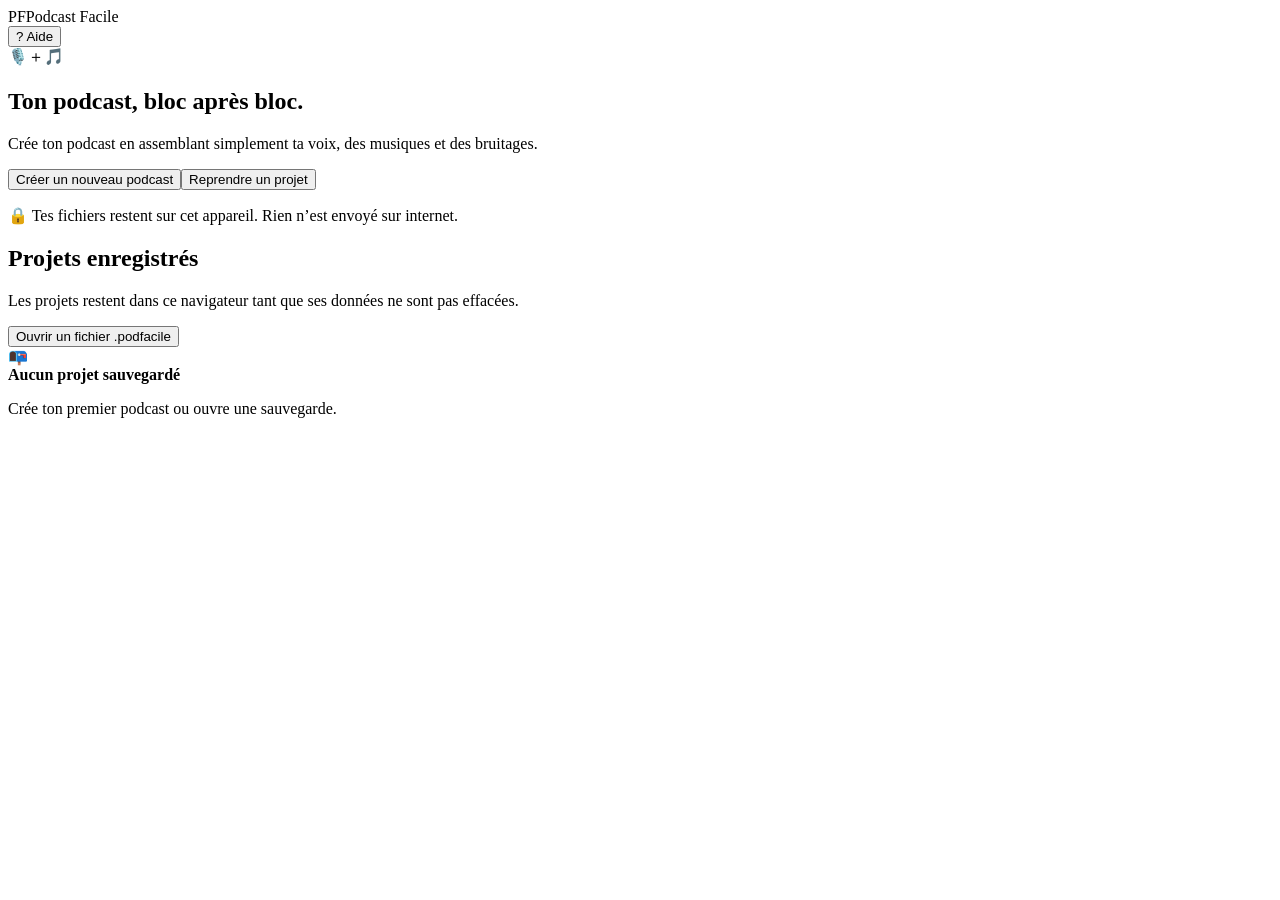
==== site/index.html @ 8bfa92bb "Publier les corrections audio" ====
<!doctype html>
<html lang="fr">
  <head>
    <meta charset="UTF-8" />
    <meta name="viewport" content="width=device-width, initial-scale=1.0" />
    <meta name="theme-color" content="#2457d6" />
    <link rel="icon" href="data:image/svg+xml,%3Csvg xmlns=%27http://www.w3.org/2000/svg%27 viewBox=%270 0 64 64%27%3E%3Crect width=%2764%27 height=%2764%27 rx=%2718%27 fill=%27%232457d6%27/%3E%3Ctext x=%2732%27 y=%2741%27 text-anchor=%27middle%27 font-family=%27Arial%27 font-size=%2724%27 font-weight=%27700%27 fill=%27white%27%3EPF%3C/text%3E%3C/svg%3E" />
    <meta name="description" content="Podcast Facile : crée un podcast en assemblant simplement ta voix, des musiques et des bruitages." />
    <title>Podcast Facile</title>
    <script type="module" crossorigin src="./assets/index-vFfIvtp3.js"></script>
    <link rel="stylesheet" crossorigin href="./assets/index-Bp22iy0h.css">
  </head>
  <body>
    <div id="root"></div>
  </body>
</html>
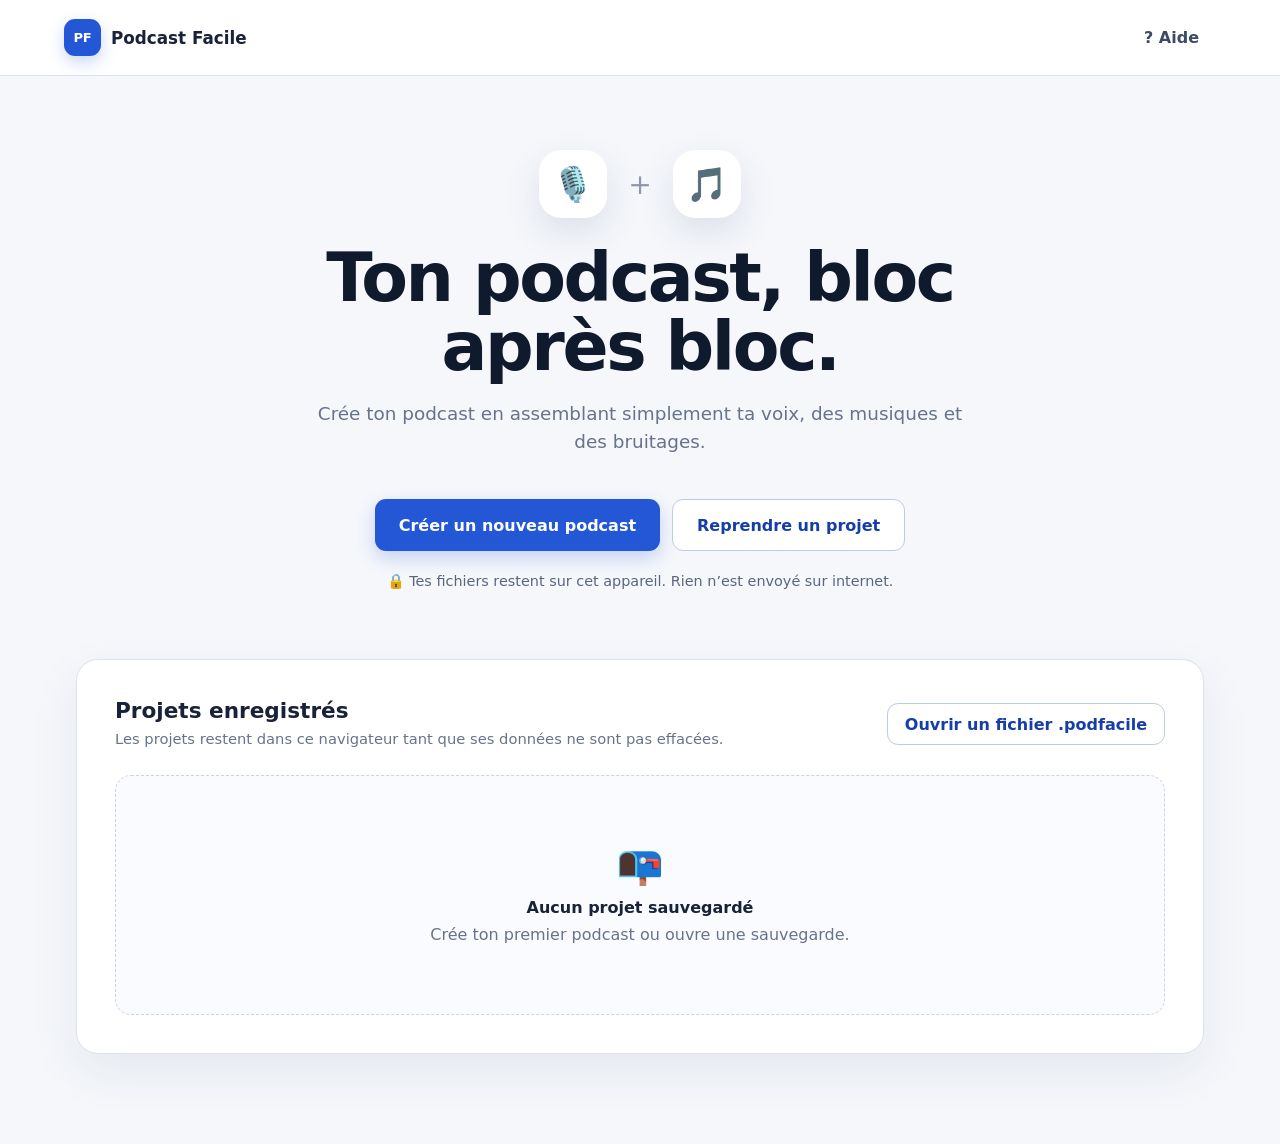
==== commit d619f8d5: "Publier les corrections audio" ====
--- a/site/index.html
+++ b/site/index.html
@@ -7,8 +7,8 @@
     <link rel="icon" href="data:image/svg+xml,%3Csvg xmlns=%27http://www.w3.org/2000/svg%27 viewBox=%270 0 64 64%27%3E%3Crect width=%2764%27 height=%2764%27 rx=%2718%27 fill=%27%232457d6%27/%3E%3Ctext x=%2732%27 y=%2741%27 text-anchor=%27middle%27 font-family=%27Arial%27 font-size=%2724%27 font-weight=%27700%27 fill=%27white%27%3EPF%3C/text%3E%3C/svg%3E" />
     <meta name="description" content="Podcast Facile : crée un podcast en assemblant simplement ta voix, des musiques et des bruitages." />
     <title>Podcast Facile</title>
-    <script type="module" crossorigin src="./assets/index-vFfIvtp3.js"></script>
-    <link rel="stylesheet" crossorigin href="./assets/index-Bp22iy0h.css">
+    <script type="module" crossorigin src="./assets/index-Br8Ce-Ql.js"></script>
+    <link rel="stylesheet" crossorigin href="./assets/index-CZsT-Iz4.css">
   </head>
   <body>
     <div id="root"></div>
--- a/site/assets/index-CZsT-Iz4.css
+++ b/site/assets/index-CZsT-Iz4.css
@@ -0,0 +1 @@
+:root{color:#182238;font-synthesis:none;text-rendering:optimizelegibility;--primary:#2457d6;--primary-dark:#163eaa;--primary-soft:#e9efff;--ink:#182238;--muted:#67738b;--border:#dce2ee;--surface:#fff;--danger:#b42337;--voice:#2878d2;--music:#7a4bc1;--sfx:#d87519;--silence:#748095;--jingle:#d14869;--transition:#218a65;--shadow:0 14px 36px #2a38581f;background:#f5f7fb;font-family:Inter,ui-sans-serif,system-ui,-apple-system,BlinkMacSystemFont,Segoe UI,sans-serif}*{box-sizing:border-box}html{scroll-behavior:smooth}body{background:#f5f7fb;min-width:320px;min-height:100vh;margin:0}button,input,select{font:inherit}button{cursor:pointer}button:disabled{cursor:not-allowed;opacity:.45}button:focus-visible,input:focus-visible,select:focus-visible{outline-offset:2px;outline:3px solid #2457d647}h1,h2,h3,p{margin-top:0}h1{letter-spacing:-.035em}p{color:var(--muted);line-height:1.55}.primary-button,.secondary-button,.ghost-button,.toolbar-button,.icon-text-button,.mini-button{border:0;border-radius:11px;min-height:42px;padding:0 17px;font-weight:750;transition:transform .15s,box-shadow .15s,background .15s}.primary-button{color:#fff;background:var(--primary);box-shadow:0 7px 18px #2457d63d}.primary-button:hover:not(:disabled){background:var(--primary-dark);transform:translateY(-1px)}.secondary-button{color:var(--primary-dark);background:#fff;border:1px solid #bfcbe3}.secondary-button:hover:not(:disabled){background:#f5f8ff;border-color:#8ea4cf}.ghost-button{color:#3d4b65;background:0 0}.ghost-button:hover:not(:disabled){background:#eef1f7}.large{min-height:52px;padding:0 24px;font-size:1rem}.compact{border-radius:9px;min-height:36px;padding:0 12px;font-size:.88rem}.danger,.danger-text{color:var(--danger)!important}.danger-text{background:0 0;border:0;font-weight:750}.brand{align-items:center;gap:10px;font-size:1.05rem;font-weight:850;display:flex}.brand-mark{color:#fff;background:var(--primary);letter-spacing:-.02em;border-radius:11px;place-items:center;width:37px;height:37px;font-size:.82rem;display:inline-grid;box-shadow:0 6px 16px #2457d63d}.home-screen,.setup-screen,.export-screen{min-height:100vh}.home-header,.simple-header{border-bottom:1px solid var(--border);z-index:10;-webkit-backdrop-filter:blur(12px);backdrop-filter:blur(12px);background:#ffffffeb;justify-content:space-between;align-items:center;height:76px;padding:0 clamp(20px,5vw,72px);display:flex;position:sticky;top:0}.home-content{max-width:1180px;margin:0 auto;padding:0 26px 90px}.home-hero{text-align:center;flex-direction:column;justify-content:center;align-items:center;min-height:510px;padding:74px 20px 52px;display:flex}.hero-symbol{align-items:center;gap:16px;margin-bottom:25px;font-size:2.1rem;display:flex}.hero-symbol span:first-child,.hero-symbol span:nth-child(3){width:68px;height:68px;box-shadow:var(--shadow);background:#fff;border-radius:22px;place-items:center;display:grid}.hero-symbol span:nth-child(2){color:#8d98ad;font-weight:300}.home-hero h1{color:#101a2d;max-width:760px;margin-bottom:18px;font-size:clamp(2.2rem,6vw,4.25rem);line-height:1.02}.home-hero>p{max-width:650px;font-size:1.15rem}.hero-actions{flex-wrap:wrap;justify-content:center;gap:12px;margin:24px 0 19px;display:flex}.privacy-line{color:#59667d!important;font-size:.9rem!important}.saved-projects{border:1px solid var(--border);background:#fff;border-radius:22px;padding:clamp(22px,4vw,38px);scroll-margin-top:95px;box-shadow:0 18px 48px #2f3c5a14}.section-heading-row{justify-content:space-between;align-items:center;gap:20px;display:flex}.section-heading-row h2{margin-bottom:5px;font-size:1.35rem}.section-heading-row p{margin-bottom:0;font-size:.92rem}.empty-projects{text-align:center;background:#fafbfe;border:1px dashed #cdd5e4;border-radius:16px;align-content:center;place-items:center;min-height:240px;margin-top:24px;padding:30px;display:grid}.empty-projects>div{margin-bottom:10px;font-size:2.4rem}.empty-projects p{margin:6px 0 0}.project-list{gap:10px;margin-top:25px;display:grid}.project-row{border:1px solid var(--border);border-radius:14px;grid-template-columns:auto 1fr auto;align-items:center;gap:16px;padding:15px;display:grid}.project-row:hover{background:#fbfcff;border-color:#b8c4dc}.project-icon{background:var(--primary-soft);border-radius:13px;place-items:center;width:46px;height:46px;font-size:1.35rem;display:grid}.project-details h3{margin:0 0 3px;font-size:1rem}.project-details p{margin:0;font-size:.84rem}.project-actions{align-items:center;gap:5px;display:flex}.icon-text-button{color:#4c5a72;background:0 0;min-height:36px;padding:0 10px;font-size:.84rem}.icon-text-button:hover{background:#f0f3f8}.setup-content,.export-content{width:min(980px,100% - 36px);margin:0 auto;padding:55px 0 90px}.step-number{color:var(--primary);margin-bottom:10px;font-size:.88rem;font-weight:800;display:inline-block}.setup-content>h1,.export-content>h1{margin-bottom:8px;font-size:clamp(2rem,5vw,3rem)}.lead{margin-bottom:38px;font-size:1.05rem}.setup-form-grid{grid-template-columns:1.5fr 1fr .7fr;gap:17px;margin-bottom:45px;display:grid}.field{gap:8px;display:grid}.field>span{color:#34425a;font-size:.89rem;font-weight:750}.field small{color:var(--muted);font-weight:500}.field b{color:var(--danger)}.field input{width:100%;min-height:48px;color:var(--ink);background:#fff;border:1px solid #c9d1df;border-radius:11px;padding:0 13px}.field input::placeholder{color:#9aa5b7}.template-grid{grid-template-columns:repeat(3,1fr);gap:13px;margin:18px 0 40px;display:grid}.template-card{text-align:left;border:1px solid var(--border);min-height:132px;color:var(--ink);background:#fff;border-radius:15px;flex-direction:column;align-items:flex-start;gap:8px;padding:20px;display:flex;position:relative}.template-card:hover{border-color:#9fb1d4;box-shadow:0 8px 24px #36456514}.template-card.selected{border:2px solid var(--primary);background:#f8faff;padding:19px}.template-card strong{font-size:1rem}.template-card small{color:var(--muted);line-height:1.4}.template-check{color:#fff;background:0 0;border-radius:50%;place-items:center;width:24px;height:24px;font-weight:900;display:grid;position:absolute;top:13px;right:13px}.template-card.selected .template-check{background:var(--primary)}.section-builder{border:1px solid var(--border);background:#fff;border-radius:18px;padding:24px}.section-edit-list{gap:8px;margin-top:19px;display:grid}.section-edit-row{grid-template-columns:28px 1fr 36px 36px 36px;align-items:center;gap:7px;display:grid}.section-edit-row>span{background:#eaf0fb;border-radius:8px;place-items:center;width:28px;height:28px;font-size:.8rem;font-weight:800;display:grid}.section-edit-row input{border:1px solid #cad2e1;border-radius:9px;min-height:40px;padding:0 11px}.section-edit-row button{background:#eef1f6;border:0;border-radius:8px;min-height:36px;font-weight:800}.setup-footer{justify-content:flex-end;gap:12px;margin-top:28px;display:flex}.app-shell{min-height:100vh;padding-bottom:96px}.editor-topbar{z-index:30;border-bottom:1px solid var(--border);-webkit-backdrop-filter:blur(13px);backdrop-filter:blur(13px);background:#fffffff5;grid-template-columns:auto minmax(150px,1fr) auto;align-items:center;gap:20px;min-height:68px;padding:9px 20px;display:grid;position:sticky;top:0}.brand-button{color:var(--ink);background:0 0;border:0;align-items:center;gap:9px;padding:0;font-weight:850;display:flex}.topbar-project{align-items:baseline;gap:13px;min-width:0;display:flex}.topbar-project strong{text-overflow:ellipsis;white-space:nowrap;overflow:hidden}.save-indicator{white-space:nowrap;color:#728099;font-size:.75rem}.save-indicator.saved{color:#267a5d}.save-indicator.dirty{color:#aa6416}.topbar-actions{align-items:center;gap:5px;display:flex}.toolbar-button{color:#43516a;background:0 0;min-height:38px;padding:0 10px}.toolbar-button:hover:not(:disabled){background:#eef1f6}.duration-chip{background:#eef1f6;border-radius:9px;align-items:center;min-height:34px;padding:0 11px;font-size:.83rem;font-weight:750;display:inline-flex}.editor-main{width:min(1040px,100% - 32px);margin:0 auto;padding:38px 0 60px}.editor-intro{justify-content:space-between;align-items:flex-end;gap:25px;margin-bottom:26px;display:flex}.editor-intro h1{margin-bottom:7px;font-size:clamp(1.8rem,4vw,2.75rem)}.editor-intro p{margin:0}.add-main{flex:none}.podcast-section{background:#fff;border:1px solid #d6ddea;border-radius:17px;margin-bottom:17px;overflow:hidden;box-shadow:0 6px 20px #2c39550d}.podcast-section-header{background:#f9fafd;border-bottom:1px solid #e1e6ef;grid-template-columns:35px 1fr auto 34px 34px 34px;align-items:center;gap:6px;min-height:59px;padding:8px 12px;display:grid}.collapse-button,.mini-button{color:#4e5c72;background:0 0;border:0;min-height:34px;padding:0;font-weight:900}.mini-button:hover:not(:disabled),.collapse-button:hover{background:#e9edf4}.section-title-input{min-width:0;color:var(--ink);background:0 0;border:0;border-radius:8px;padding:7px 9px;font-size:1rem;font-weight:850}.section-title-input:hover,.section-title-input:focus{background:#fff;box-shadow:inset 0 0 0 1px #bdc9df}.section-duration{color:#4f5d73;background:#e9edf5;border-radius:8px;padding:5px 9px;font-size:.78rem;font-weight:800}.block-stack{gap:9px;padding:12px;display:grid}.empty-section{text-align:center;color:#7a869b;background:#fbfcfe;border:1px dashed #ccd4e1;border-radius:12px;padding:22px;font-size:.9rem}.block-card{--type-color:var(--voice);border:1px solid #dfe4ed;border-left:5px solid var(--type-color);background:#fff;border-radius:13px;grid-template-columns:25px 48px minmax(140px,1fr) 42px auto 54px;align-items:center;gap:11px;min-height:78px;padding:9px 10px 9px 6px;transition:border .15s,box-shadow .15s,transform .15s;display:grid;position:relative}.block-card:hover{border-color:#bdc8da;box-shadow:0 7px 20px #2b385614}.block-card.active{border-color:var(--type-color);box-shadow:0 0 0 3px color-mix(in srgb, var(--type-color) 18%, transparent)}.block-music{--type-color:var(--music)}.block-sfx{--type-color:var(--sfx)}.block-silence{--type-color:var(--silence)}.block-jingle{--type-color:var(--jingle)}.block-transition{--type-color:var(--transition)}.drag-handle{cursor:grab;color:#9ba6b7;text-align:center;letter-spacing:-3px;font-weight:900}.block-icon{background:color-mix(in srgb, var(--type-color) 12%, white);border-radius:12px;place-items:center;width:44px;height:44px;font-size:1.3rem;display:grid}.block-info{grid-template-columns:auto 1fr;align-items:baseline;column-gap:8px;min-width:0;display:grid}.block-type-label{color:var(--type-color);text-transform:uppercase;letter-spacing:.05em;grid-column:1;font-size:.7rem;font-weight:900}.block-info strong{text-overflow:ellipsis;white-space:nowrap;grid-column:2;font-size:.96rem;overflow:hidden}.block-info small{color:#758097;grid-column:1/-1;margin-top:3px}.round-play{background:color-mix(in srgb, var(--type-color) 13%, white);width:40px;height:40px;color:var(--type-color);border:0;border-radius:50%;font-weight:900}.round-play:hover{background:var(--type-color);color:#fff}.block-actions{gap:3px;display:flex}.block-actions button,.move-buttons button{color:#4d5b72;background:0 0;border:0;border-radius:8px;min-height:34px;padding:0 8px;font-size:.8rem;font-weight:750}.block-actions button:hover,.move-buttons button:hover:not(:disabled){background:#eef1f6}.move-buttons{grid-template-columns:1fr 1fr;gap:2px;display:grid}.move-buttons button{padding:0}.add-inside-button,.add-section-button{color:#52627d;background:#fbfcfe;border:1px dashed #b7c2d6;border-radius:11px;min-height:45px;font-weight:750}.add-inside-button:hover,.add-section-button:hover{border-color:var(--primary);color:var(--primary);background:#f5f8ff}.add-section-button{width:100%}.global-player{z-index:35;-webkit-backdrop-filter:blur(15px);backdrop-filter:blur(15px);background:#fffffff5;border:1px solid #cbd4e4;border-radius:17px;grid-template-columns:47px 38px 1fr;align-items:center;gap:9px;width:min(750px,100% - 24px);min-height:68px;padding:9px 14px;display:grid;position:fixed;bottom:18px;left:50%;transform:translate(-50%);box-shadow:0 16px 45px #222e4933}.player-main-button{background:var(--primary);color:#fff;border:0;border-radius:50%;width:44px;height:44px;font-weight:900}.player-stop-button{color:#4d5b73;background:#eef1f6;border:0;border-radius:9px;width:34px;height:34px}.player-track{min-width:0}.player-title{justify-content:space-between;align-items:center;gap:15px;margin-bottom:5px;font-size:.78rem;display:flex}.player-title strong{text-overflow:ellipsis;white-space:nowrap;overflow:hidden}.player-title span{color:#6b7890;white-space:nowrap;font-variant-numeric:tabular-nums}.player-track input{width:100%;accent-color:var(--primary)}.modal-backdrop{z-index:80;-webkit-backdrop-filter:blur(4px);backdrop-filter:blur(4px);background:#10182894;place-items:center;padding:18px;display:grid;position:fixed;inset:0}.modal{background:#fff;border-radius:18px;width:min(570px,100%);max-height:calc(100vh - 36px);overflow:auto;box-shadow:0 28px 80px #0a122359}.modal.wide{width:min(900px,100%)}.modal-header{z-index:2;border-bottom:1px solid var(--border);-webkit-backdrop-filter:blur(10px);backdrop-filter:blur(10px);background:#fffffff5;justify-content:space-between;align-items:center;gap:15px;min-height:61px;padding:13px 18px;display:flex;position:sticky;top:0}.modal-header h2{margin:0;font-size:1.22rem}.modal-header button{color:#47556d;background:#eef1f6;border:0;border-radius:10px;width:38px;height:38px;font-size:1.5rem}.modal-lead{margin-bottom:15px;padding:19px 20px 0}.add-choice-grid{grid-template-columns:repeat(3,1fr);gap:11px;padding:0 20px 18px;display:grid}.add-choice{--type-color:var(--voice);text-align:left;min-height:145px;color:var(--ink);background:#fff;border:1px solid #dce2ec;border-radius:14px;flex-direction:column;align-items:flex-start;gap:8px;padding:17px;display:flex}.add-choice:hover{border-color:var(--type-color);background:color-mix(in srgb, var(--type-color) 5%, white);transform:translateY(-1px)}.add-choice>span{background:color-mix(in srgb, var(--type-color) 12%, white);border-radius:12px;place-items:center;width:42px;height:42px;font-size:1.3rem;display:grid}.add-choice strong{font-size:.94rem}.add-choice small{color:#6b7890;line-height:1.35}.privacy-note{border-top:1px solid var(--border);background:#f8f9fc;margin:0;padding:14px 20px;font-size:.83rem}.editor-modal-body{gap:20px;padding:20px;display:grid}.audio-source-panel,.trim-panel,.setting-group,.jingle-builder{border:1px solid var(--border);background:#fafbfe;border-radius:14px;padding:18px}.audio-source-panel h3,.trim-panel h3,.setting-group h3,.choice-setting h3,.jingle-step h3{margin-bottom:10px;font-size:.94rem}.selected-audio,.missing-audio{border-radius:9px;margin-top:10px;padding:10px 12px;font-size:.84rem;font-weight:700}.selected-audio{color:#216b50;background:#e8f5ef}.missing-audio{color:#9b3d2d;background:#fff1ed}.library-empty{margin:10px 0 0;font-size:.79rem}.file-button{min-height:39px}.recorder{background:#fff;border:1px solid #d7deea;border-radius:12px;margin-bottom:11px;padding:14px}.recorder-display{align-items:center;gap:14px;display:flex}.recorder-display>div:last-child{flex:1;justify-content:space-between;align-items:baseline;gap:12px;display:flex}.recorder-display span{color:#627087;font-variant-numeric:tabular-nums;font-weight:800}.mic-animation{justify-content:center;align-items:center;gap:3px;width:52px;height:34px;display:flex}.mic-animation i{background:#9aa6ba;border-radius:4px;width:4px;height:8px}.recorder-recording .mic-animation i{background:#d03954;animation:.75s ease-in-out infinite alternate meter}.recorder-recording .mic-animation i:nth-child(2){animation-delay:.12s}.recorder-recording .mic-animation i:nth-child(3){animation-delay:.28s}.recorder-recording .mic-animation i:nth-child(4){animation-delay:.18s}.recorder-recording .mic-animation i:nth-child(5){animation-delay:.38s}@keyframes meter{to{height:28px}}.recorder-actions{flex-wrap:wrap;align-items:center;gap:8px;margin-top:11px;display:flex}.record-button{color:#fff;background:#d03954;border:0;border-radius:10px;min-height:40px;padding:0 15px;font-weight:850}.check-row{color:#4f5d73;align-items:center;gap:8px;font-size:.84rem;font-weight:650;display:flex}.check-row input{width:18px;height:18px;accent-color:var(--primary)}.trim-visual{--trim-left:0%;--trim-right:0%;grid-template-columns:var(--trim-left) 1fr var(--trim-right);background:repeating-linear-gradient(90deg,#b9c5d9 0 3px,#0000 3px 7px),#eef2f7;border-radius:10px;height:58px;margin:12px 0;display:grid;overflow:hidden}.trim-visual span{color:#758197;place-items:center;font-size:.68rem;display:grid;overflow:hidden}.trim-visual span:nth-child(2){color:#214cba;background:#2457d62e;font-weight:850}.trim-sliders{grid-template-columns:1fr 1fr;gap:14px;display:grid}.trim-sliders label{color:#56647b;gap:5px;font-size:.78rem;font-weight:700;display:grid}.trim-sliders input{width:100%;accent-color:var(--primary)}.kept-duration{margin-top:10px;font-size:.83rem;display:block}.settings-columns{grid-template-columns:repeat(3,1fr);gap:12px;display:grid}.choice-setting{border:1px solid var(--border);background:#fff;border-radius:12px;padding:14px}.choice-buttons{gap:5px;display:grid}.choice-buttons button,.option-grid button,.segmented-wrap button{color:#4b5971;background:#fafbfc;border:1px solid #d4dce9;border-radius:8px;min-height:36px;padding:6px 9px;font-size:.79rem;font-weight:750}.choice-buttons button.selected,.option-grid button.selected,.segmented-wrap button.selected{border-color:var(--primary);background:var(--primary-soft);color:var(--primary-dark);box-shadow:inset 0 0 0 1px var(--primary)}.option-grid{grid-template-columns:repeat(4,1fr);gap:7px;display:grid}.compact-options{grid-template-columns:repeat(5,1fr)}.segmented-wrap{flex-wrap:wrap;gap:6px;display:flex}.compact-field{grid-template-columns:auto 1fr auto;align-items:center;margin-top:13px}.setting-title-row{justify-content:space-between;align-items:flex-start;gap:15px;display:flex}.setting-title-row h3{margin-bottom:4px}.setting-title-row p{margin:0;font-size:.8rem}.background-controls{gap:11px;display:grid}.background-controls .choice-setting{padding:10px}.background-controls .choice-buttons{grid-template-columns:repeat(3,1fr)}.jingle-builder{gap:13px;display:grid}.jingle-step{border-bottom:1px solid #e2e7f0;grid-template-columns:34px 1fr;gap:12px;padding-bottom:13px;display:grid}.jingle-step:last-of-type{border-bottom:0}.jingle-step>span{background:var(--primary);color:#fff;border-radius:9px;place-items:center;width:31px;height:31px;font-weight:900;display:grid}.jingle-step small{color:#26775a;margin-top:8px;font-weight:750;display:block}.inline-pickers{flex-wrap:wrap;gap:7px;display:flex}.error-box{color:#a3253b;background:#fff0f1;border-radius:9px;padding:11px 13px;font-size:.86rem;font-weight:700}.error-box.small{margin-top:10px}.modal-footer{z-index:2;border-top:1px solid var(--border);-webkit-backdrop-filter:blur(10px);backdrop-filter:blur(10px);background:#fffffff5;align-items:center;gap:8px;padding:13px 18px;display:flex;position:sticky;bottom:0}.footer-spacer{flex:1}.toast{z-index:100;color:#fff;max-width:min(410px,100% - 40px);box-shadow:var(--shadow);background:#182238;border-radius:11px;padding:13px 17px;font-size:.88rem;font-weight:700;position:fixed;bottom:101px;right:20px}.export-content{text-align:center;max-width:760px}.export-icon{background:var(--primary-soft);border-radius:24px;place-items:center;width:78px;height:78px;margin:0 auto 20px;font-size:2.3rem;display:grid}.export-content>h2{color:#4d5b72;font-weight:650}.export-summary{grid-template-columns:repeat(3,1fr);gap:10px;margin:25px 0 18px;display:grid}.export-summary>div{border:1px solid var(--border);background:#fff;border-radius:13px;padding:17px}.export-summary span{color:#6f7b90;margin-bottom:5px;font-size:.78rem;display:block}.export-summary strong{font-size:1.35rem}.listen-button{margin-bottom:20px}.checks-panel,.export-actions-panel{text-align:left;border:1px solid var(--border);background:#fff;border-radius:16px;margin-top:16px;padding:22px}.checks-panel h3,.export-actions-panel h3{margin-bottom:10px}.check-success{color:#216b50;background:#e8f5ef;border-radius:9px;padding:11px;font-weight:750}.warning-row{color:#855515;background:#fff5df;border-radius:9px;margin-top:7px;padding:11px;font-size:.87rem;font-weight:700}.checks-panel p{margin:11px 0 0;font-size:.78rem}.export-actions-panel{justify-content:space-between;align-items:center;gap:20px;display:flex}.export-actions-panel p{margin:0;font-size:.87rem}.export-actions-panel.secondary{background:#f9fafd}.help-steps{gap:10px;padding:18px;display:grid}.help-steps>div{grid-template-columns:36px 1fr;align-items:start;gap:12px;display:grid}.help-steps span{background:var(--primary-soft);width:34px;height:34px;color:var(--primary);border-radius:10px;place-items:center;font-weight:900;display:grid}.help-steps p{margin:0;font-size:.9rem}.important-note{color:#6c4b1c;background:#fff5df;border-radius:11px;margin:0 18px 18px;padding:14px}.important-note p{color:#7a5926;margin:5px 0 0;font-size:.83rem}@media (width<=920px){.editor-topbar{grid-template-columns:auto 1fr}.topbar-actions{grid-column:1/-1;justify-content:flex-end;padding-top:3px;overflow-x:auto}.setup-form-grid{grid-template-columns:1fr 1fr}.setup-form-grid .field:first-child{grid-column:1/-1}.template-grid{grid-template-columns:repeat(2,1fr)}.block-card{grid-template-columns:22px 44px minmax(120px,1fr) 40px 50px}.block-actions{border-top:1px solid #edf0f5;grid-column:3/-1;justify-content:flex-end;padding-top:5px}.move-buttons{grid-area:1/5}.settings-columns{grid-template-columns:1fr}.choice-buttons,.compact-options{grid-template-columns:repeat(3,1fr)}}@media (width<=680px){.home-header,.simple-header{height:64px;padding:0 15px}.home-content{padding:0 12px 65px}.home-hero{min-height:470px;padding:50px 10px 35px}.home-hero h1{font-size:2.45rem}.hero-actions,.hero-actions button{width:100%}.saved-projects{border-radius:17px;padding:17px}.section-heading-row{flex-direction:column;align-items:stretch}.project-row{grid-template-columns:auto 1fr}.project-actions{flex-wrap:wrap;grid-column:1/-1;justify-content:flex-end}.setup-content,.export-content{width:calc(100% - 24px);padding-top:35px}.setup-form-grid,.template-grid{grid-template-columns:1fr}.setup-form-grid .field:first-child{grid-column:auto}.section-builder{padding:15px}.section-edit-row{grid-template-columns:24px 1fr 34px 34px}.section-edit-row button.danger{grid-column:4}.setup-footer{flex-direction:column-reverse}.setup-footer button{width:100%}.editor-topbar{gap:9px;padding:8px 10px}.brand-name,.toolbar-button span{display:none}.topbar-project{flex-direction:column;align-items:flex-start;gap:2px}.save-indicator{font-size:.67rem}.topbar-actions{justify-content:flex-start}.editor-main{width:calc(100% - 18px);padding-top:25px}.editor-intro{flex-direction:column;align-items:stretch}.add-main{width:100%}.podcast-section-header{grid-template-columns:31px 1fr auto 31px 31px}.podcast-section-header .mini-button.danger{grid-column:5}.section-duration{display:none}.block-stack{padding:8px}.block-card{grid-template-columns:19px 40px minmax(0,1fr) 38px;gap:7px;padding:8px 8px 8px 4px}.block-icon{width:38px;height:38px}.block-info,.block-info>*{display:block}.block-info strong{margin:2px 0}.block-actions{grid-column:2/-1;justify-content:flex-start;overflow-x:auto}.block-actions button span{display:none}.move-buttons{grid-area:2/4}.global-player{border-radius:14px;width:calc(100% - 14px);bottom:9px}.modal-backdrop{align-items:end;padding:0}.modal,.modal.wide{border-radius:18px 18px 0 0;width:100%;max-height:94vh}.add-choice-grid{grid-template-columns:repeat(2,1fr);padding:0 12px 14px}.add-choice{min-height:133px;padding:13px}.editor-modal-body{padding:14px}.trim-sliders,.settings-columns{grid-template-columns:1fr}.option-grid,.compact-options{grid-template-columns:repeat(2,1fr)}.choice-buttons,.background-controls .choice-buttons{grid-template-columns:1fr}.modal-footer{flex-wrap:wrap}.modal-footer .secondary-button{width:100%}.export-summary{grid-template-columns:1fr 1fr 1fr}.export-actions-panel{flex-direction:column;align-items:stretch}.export-actions-panel button{width:100%}.toast{bottom:92px;right:12px}}@media (prefers-reduced-motion:reduce){*,:before,:after{scroll-behavior:auto!important;transition-duration:.001ms!important;animation-duration:.001ms!important;animation-iteration-count:1!important}}.source-actions{flex-wrap:wrap;align-items:center;gap:8px;display:flex}.library-note{margin:11px 0 0;padding-left:22px;font-size:.79rem;position:relative}.library-note:before{content:"✓";color:#26775a;font-weight:900;position:absolute;top:0;left:2px}.library-layer{z-index:110}.audio-library-modal{grid-template-rows:auto auto auto auto minmax(0,1fr) auto;width:min(1080px,100%);height:min(850px,100vh - 30px);display:grid;overflow:hidden}.audio-library-modal .modal-header{position:static}.audio-library-modal .modal-header>div{gap:3px;display:grid}.audio-library-modal .modal-header small{color:var(--muted);font-size:.78rem}.library-toolbar{border-bottom:1px solid var(--border);background:#fff;gap:12px;padding:16px 18px 13px;display:grid}.library-search{background:#fbfcff;border:1px solid #c8d2e2;border-radius:12px;grid-template-columns:38px 1fr;align-items:center;height:47px;display:grid}.library-search span{text-align:center;color:#6e7c94;font-size:1.4rem}.library-search input{height:100%;color:var(--ink);background:0 0;border:0;outline:0;padding:0 13px 0 0}.library-categories{scrollbar-width:thin;gap:7px;padding-bottom:3px;display:flex;overflow-x:auto}.library-categories button{color:#53617a;background:#fff;border:1px solid #d5ddea;border-radius:999px;flex:none;min-height:34px;padding:0 12px;font-size:.76rem;font-weight:750}.library-categories button.selected{border-color:var(--primary);background:var(--primary-soft);color:var(--primary-dark)}.library-info{color:#2b6652;background:#ebf7f1;border-radius:10px;align-items:center;gap:10px;margin:12px 18px 0;padding:10px 13px;font-size:.78rem;display:flex}.library-info strong{white-space:nowrap}.library-results-heading{justify-content:space-between;align-items:center;padding:14px 18px 8px;font-size:.82rem;display:flex}.library-results-heading button{color:var(--primary);background:0 0;border:0;font-weight:750}.library-grid{align-content:start;gap:9px;min-height:0;padding:0 18px 18px;display:grid;overflow-y:auto}.library-card{border:1px solid var(--border);background:#fff;border-radius:13px;grid-template-columns:52px minmax(0,1fr) auto;align-items:center;gap:13px;padding:13px;display:grid}.library-card:hover{border-color:#aebcd5;box-shadow:0 7px 20px #2c3a5912}.library-card-icon{background:var(--primary-soft);border-radius:13px;place-items:center;width:48px;height:48px;font-size:1.45rem;display:grid}.library-card-copy{min-width:0}.library-card-copy>span{color:var(--primary);text-transform:uppercase;letter-spacing:.04em;margin-bottom:2px;font-size:.68rem;font-weight:850;display:block}.library-card-copy h3{margin:0 0 4px;font-size:.94rem}.library-card-copy p{margin:0 0 4px;font-size:.78rem;line-height:1.35}.library-card-copy small{color:#78849a;font-size:.7rem;display:block}.library-card-actions{align-items:center;gap:7px;display:flex}.preview-button{color:#3e4d66;background:#fff;border:1px solid #c7d1e2;border-radius:9px;min-height:36px;padding:0 11px;font-size:.78rem;font-weight:800}.preview-button:hover:not(:disabled){background:#f3f6fb}.library-no-result{text-align:center;background:#fafbfe;border:1px dashed #cbd5e5;border-radius:14px;align-content:center;place-items:center;min-height:260px;display:grid}.library-no-result span{margin-bottom:8px;font-size:2rem}.library-no-result p{margin:5px 0 0;font-size:.84rem}.library-error{margin:0 18px 16px}.jingle-sound-grid{grid-template-columns:1fr 1fr;gap:12px;display:grid}.jingle-sound-grid>div{background:#fff;border:1px solid #dce3ee;border-radius:10px;padding:11px}.jingle-sound-grid strong{margin-bottom:8px;font-size:.8rem;display:block}@media (width<=720px){.audio-library-modal{border-radius:15px;height:calc(100vh - 12px)}.library-layer{padding:6px}.library-info{flex-direction:column;align-items:flex-start;gap:2px}.library-card{grid-template-columns:42px minmax(0,1fr)}.library-card-icon{border-radius:11px;width:40px;height:40px;font-size:1.2rem}.library-card-actions{grid-column:1/-1;justify-content:stretch}.library-card-actions button{flex:1}.jingle-sound-grid{grid-template-columns:1fr}.source-actions{align-items:stretch}.source-actions>button,.source-actions>.file-button{flex:190px}}.library-credit{color:#667085;flex-wrap:wrap;gap:4px;margin-top:5px;font-size:.66rem;line-height:1.3;display:flex}.library-credit a{color:var(--primary);font-weight:750;text-decoration:none}.library-credit a:hover{text-decoration:underline}.setup-content-simple{max-width:760px;padding-top:70px}.setup-form-simple{grid-template-columns:1fr;margin-top:32px}.section-add-actions{flex-wrap:wrap;justify-content:center;gap:12px;margin:24px 0 105px;display:flex}.section-add-actions .add-section-button{margin:0}.add-jingle-button{color:#9f2948;background:#fff0f4;border:1px solid #d1486959;border-radius:13px;min-height:48px;padding:0 22px;font-weight:800}.add-jingle-button:hover{background:#ffe4ec;border-color:#d1486999}.jingle-section{border-color:#d1486961;box-shadow:0 12px 30px #d1486914}.jingle-section .podcast-section-header{background:linear-gradient(90deg,#fff4f7,#fff)}.section-kind-badge{color:#9f2948;text-transform:uppercase;letter-spacing:.04em;background:#ffe3eb;border-radius:999px;padding:5px 9px;font-size:.75rem;font-weight:850}.voice-cue-editor{background:linear-gradient(#f7faff,#fff);border:1px solid #cfd9ef;border-radius:16px;margin-top:18px;padding:19px}.voice-cue-editor h3{margin-bottom:5px}.voice-cue-editor .setting-title-row{align-items:flex-start}.cue-count{background:var(--primary-soft);color:var(--primary-dark);border-radius:999px;flex:none;padding:6px 10px;font-size:.78rem;font-weight:800}.cue-player{grid-template-columns:44px 52px minmax(140px,1fr) 52px;align-items:center;gap:9px;margin:14px 0;display:grid}.cue-play-button{color:#fff;background:var(--primary);border:0;border-radius:50%;width:44px;height:44px;font-weight:900;box-shadow:0 6px 16px #2457d640}.cue-time{color:#536078;font-variant-numeric:tabular-nums;text-align:center;font-size:.82rem}.cue-range-shell{min-width:0;position:relative}.cue-range-shell>input{width:100%;accent-color:var(--primary)}.cue-marker{background:var(--sfx);border:2px solid #fff;border-radius:50%;width:13px;height:13px;padding:0;position:absolute;top:50%;transform:translate(-50%,-50%);box-shadow:0 1px 5px #00000047}.cue-add-actions{flex-wrap:wrap;gap:9px;margin:12px 0 15px;display:flex}.cue-list{gap:9px;margin-top:12px;display:grid}.cue-row{background:#fff;border:1px solid #e0e6f1;border-radius:12px;grid-template-columns:58px minmax(150px,1fr) 105px minmax(130px,1fr) auto 36px;align-items:end;gap:9px;padding:12px;display:grid}.cue-position{color:#a34d08;background:#fff0e4;border:0;border-radius:9px;align-self:center;min-height:36px;font-weight:850}.cue-name{align-self:center;min-width:0}.cue-name strong,.cue-name small{text-overflow:ellipsis;white-space:nowrap;display:block;overflow:hidden}.cue-name small{color:var(--muted);margin-top:3px}.cue-row label{color:#4c5870;gap:5px;font-size:.76rem;font-weight:750;display:grid}.cue-row select{border:1px solid var(--border);background:#fff;border-radius:9px;min-height:38px;padding:0 8px}.cue-duration input{width:100%;accent-color:var(--sfx)}.cue-help{margin:12px 0 0;font-size:.83rem}@media (width<=900px){.cue-row{grid-template-columns:58px minmax(0,1fr) 105px 36px;align-items:center}.cue-duration,.cue-row .secondary-button{grid-column:2/4}}@media (width<=620px){.cue-player{grid-template-columns:44px 1fr 52px}.cue-player .cue-time:first-of-type{display:none}.cue-row{grid-template-columns:52px 1fr 36px}.cue-row label,.cue-duration,.cue-row .secondary-button{grid-column:1/4}}.library-source-link{color:#667085;opacity:.7;width:fit-content;margin-top:.3rem;font-size:.74rem;text-decoration:none;display:inline-flex}.library-source-link:hover{opacity:1;text-decoration:underline}.library-footer-note{text-align:center;color:#667085;flex-wrap:wrap;justify-content:center;gap:.3rem .75rem;padding:8px 18px 16px;font-size:.78rem;line-height:1.4;display:flex}.library-footer-note a{color:inherit;text-underline-offset:2px;text-decoration:underline}.transition-controls{grid-template-columns:minmax(0,1fr) minmax(210px,.55fr);align-items:end;gap:14px;display:grid}.transition-controls .choice-setting{padding:11px}.transition-controls .choice-buttons{grid-template-columns:repeat(3,1fr)}.jingle-selected{background:#e8f5ef;border-radius:9px;justify-content:space-between;align-items:center;gap:12px;margin-top:8px;padding:8px 10px;display:flex}.jingle-selected small{text-overflow:ellipsis;white-space:nowrap;min-width:0;margin:0;overflow:hidden}.jingle-style-description{color:#334b79;background:#edf3ff;border-radius:10px;margin:0;padding:11px 13px;font-size:.83rem;line-height:1.45}.cue-source-range{grid-template-columns:1fr 1fr;gap:7px 10px;display:grid}.cue-source-range>strong{color:#4c5870;grid-column:1/-1;font-size:.76rem}.cue-source-range input{width:100%;accent-color:var(--sfx)}@media (width<=900px){.cue-row{grid-template-columns:58px minmax(0,1fr) 105px 36px}.cue-source-range{grid-column:2/4}}@media (width<=650px){.transition-controls,.cue-source-range{grid-template-columns:1fr}.cue-source-range>strong{grid-column:1}}.podcast-section-header{grid-template-columns:35px minmax(120px,1fr) 34px auto auto 34px 34px 34px}.section-help-button{width:30px;height:30px;color:var(--primary);background:#fff;border:1px solid #b8c7e3;border-radius:50%;padding:0;font-weight:900}.section-help-button:hover{background:var(--primary-soft);border-color:var(--primary)}.section-type-grid{grid-template-columns:repeat(3,1fr);gap:11px;padding:0 20px 22px;display:grid}.section-type-choice{text-align:left;min-height:166px;color:var(--ink);background:#fff;border:1px solid #d8e0ec;border-radius:15px;flex-direction:column;align-items:flex-start;gap:9px;padding:18px;display:flex}.section-type-choice:hover{border-color:var(--primary);background:#f7f9ff;transform:translateY(-1px)}.section-type-choice.jingle-choice{background:#fff8fa;border-color:#d148694d}.section-type-choice.jingle-choice:hover{border-color:var(--jingle)}.section-type-choice>span{font-size:1.55rem}.section-type-choice strong{font-size:.96rem}.section-type-choice small{color:var(--muted);line-height:1.42}.section-help-content{padding:20px}.section-help-intro{background:var(--primary-soft);border-radius:13px;grid-template-columns:48px 1fr;align-items:center;gap:13px;padding:15px;display:grid}.section-help-intro>span{text-align:center;font-size:1.65rem}.section-help-intro p{color:#33456a;margin:0}.section-help-content h3{margin:22px 0 9px;font-size:.96rem}.section-help-content ul{color:#46546b;margin:0;padding-left:22px;line-height:1.65}.example-phrases{gap:8px;display:grid}.example-phrases p{border-left:3px solid var(--primary);color:#3f4d64;background:#f7f9fc;border-radius:0 9px 9px 0;margin:0;padding:11px 13px}.section-help-note{margin:18px 0 0;font-size:.84rem}.background-timing{background:#fff;border:1px solid #e0e5ee;border-radius:11px;gap:8px;padding:10px 12px;display:grid}.background-timing.enabled{background:#f8faff;border-color:#b8c8e7}.timing-buttons{gap:7px;padding-left:25px;display:flex}.timing-buttons button{color:#4d5a70;background:#fff;border:1px solid #c8d2e2;border-radius:9px;min-width:54px;min-height:34px;font-weight:800}.timing-buttons button.selected{border-color:var(--primary);background:var(--primary);color:#fff}.record-sfx-button{color:#a82846;background:#fff4f6;border:1px solid #df8ea0;border-radius:10px;min-height:39px;padding:0 14px;font-weight:800}.record-sfx-button:hover{background:#ffe7ed;border-color:#c83f5e}.inline-sfx-recorder{background:#fff8fa;border:1px solid #e3ccd2;border-radius:12px;margin-top:12px;padding:12px}.inline-sfx-recorder .recorder{margin:0}.jingle-settings{grid-template-columns:repeat(2,1fr)}@media (width<=760px){.section-type-grid{grid-template-columns:1fr 1fr;padding:0 14px 18px}.podcast-section-header{grid-template-columns:31px minmax(90px,1fr) 31px auto 31px 31px}.podcast-section-header .section-kind-badge,.podcast-section-header .section-duration{display:none}}@media (width<=480px){.section-type-grid{grid-template-columns:1fr}.section-type-choice{min-height:132px}}.preview-spinner{border:2px solid;border-right-color:#0000;border-radius:50%;width:15px;height:15px;animation:.75s linear infinite preview-spin;display:inline-block}@keyframes preview-spin{to{transform:rotate(360deg)}}.timed-preview{gap:5px;min-width:190px;display:grid}.timed-preview.compact{min-width:150px}.preview-control{width:100%;min-height:44px;color:var(--primary);background:#fff;border:1px solid #b9c8e4;border-radius:10px;padding:9px 13px;position:relative;overflow:hidden}.preview-control:hover:not(:disabled){border-color:var(--primary);background:var(--primary-soft)}.preview-control.loading{color:#52627e;background:#f3f6fb}.preview-control.playing{border-color:var(--primary);background:#edf2ff}.preview-control-main{z-index:1;justify-content:center;align-items:center;gap:8px;display:flex;position:relative}.preview-control-main strong{font-size:.9rem}.preview-control-main small{color:#53617a;font-variant-numeric:tabular-nums;margin-left:auto}.preview-progress{background:#dbe4f5;height:4px;position:absolute;bottom:0;left:0;right:0}.preview-progress i{border-radius:inherit;background:var(--primary);height:100%;transition:width 80ms linear;display:block}.preview-error{color:var(--danger);line-height:1.3}.library-card-actions .timed-preview{flex:165px}.library-card-actions .preview-control{min-height:38px;padding:7px 10px}.recording-badge{color:#16724a;white-space:nowrap;background:#e7f7ef;border-radius:999px;padding:6px 10px;font-size:.78rem;font-weight:800}.transition-recording-grid{grid-template-columns:repeat(2,minmax(0,1fr));gap:10px;margin-top:14px;display:grid}.transition-recording-card{background:#fff;border:1px solid #d7dfec;border-radius:13px;transition:border-color .16s,box-shadow .16s;overflow:hidden}.transition-recording-card.selected{border-color:var(--primary);box-shadow:0 0 0 2px #2557d61f}.transition-recording-card>button{width:100%;color:var(--ink);text-align:left;background:0 0;border:0;grid-template-columns:34px minmax(0,1fr) auto;align-items:center;gap:9px;padding:12px;display:grid}.transition-recording-card>button:hover:not(:disabled){background:#f6f8ff}.transition-recording-card>button>span:first-child{text-align:center;font-size:1.35rem}.transition-recording-card>button>span:nth-child(2){gap:3px;display:grid}.transition-recording-card>button small{color:var(--muted);line-height:1.3}.transition-recording-card>button em{min-width:29px;color:var(--primary);text-align:right;font-size:.78rem;font-style:normal;font-weight:800}.transition-recording-card>a{color:#5c6d8b;border-top:1px solid #edf0f5;padding:6px 12px 8px 55px;font-size:.72rem;text-decoration:none;display:block}.transition-recording-card>a:hover{color:var(--primary);text-decoration:underline}.modal-footer>.timed-preview{min-width:230px}.round-play .preview-spinner,.player-main-button .preview-spinner,.cue-play-button .preview-spinner{width:14px;height:14px}@media (width<=700px){.transition-recording-grid{grid-template-columns:1fr}.recording-badge{white-space:normal;text-align:center}.modal-footer>.timed-preview{width:100%;min-width:0}.preview-control-main{flex-wrap:wrap}.preview-control-main small{width:100%;margin:0}}.music-volume-slider{border:1px solid var(--border);background:#fff;border-radius:12px;gap:12px;padding:14px;display:grid}.music-volume-heading{justify-content:space-between;align-items:center;gap:12px;display:flex}.music-volume-heading strong{font-size:.94rem}.music-volume-heading output{background:var(--primary-soft);min-width:58px;color:var(--primary-dark);text-align:center;font-variant-numeric:tabular-nums;border-radius:999px;padding:5px 9px;font-size:.82rem;font-weight:850}.music-volume-slider input{width:100%;accent-color:var(--primary);cursor:pointer}.music-volume-slider small{color:var(--muted);font-size:.75rem}.background-controls .music-volume-slider{padding:10px}
